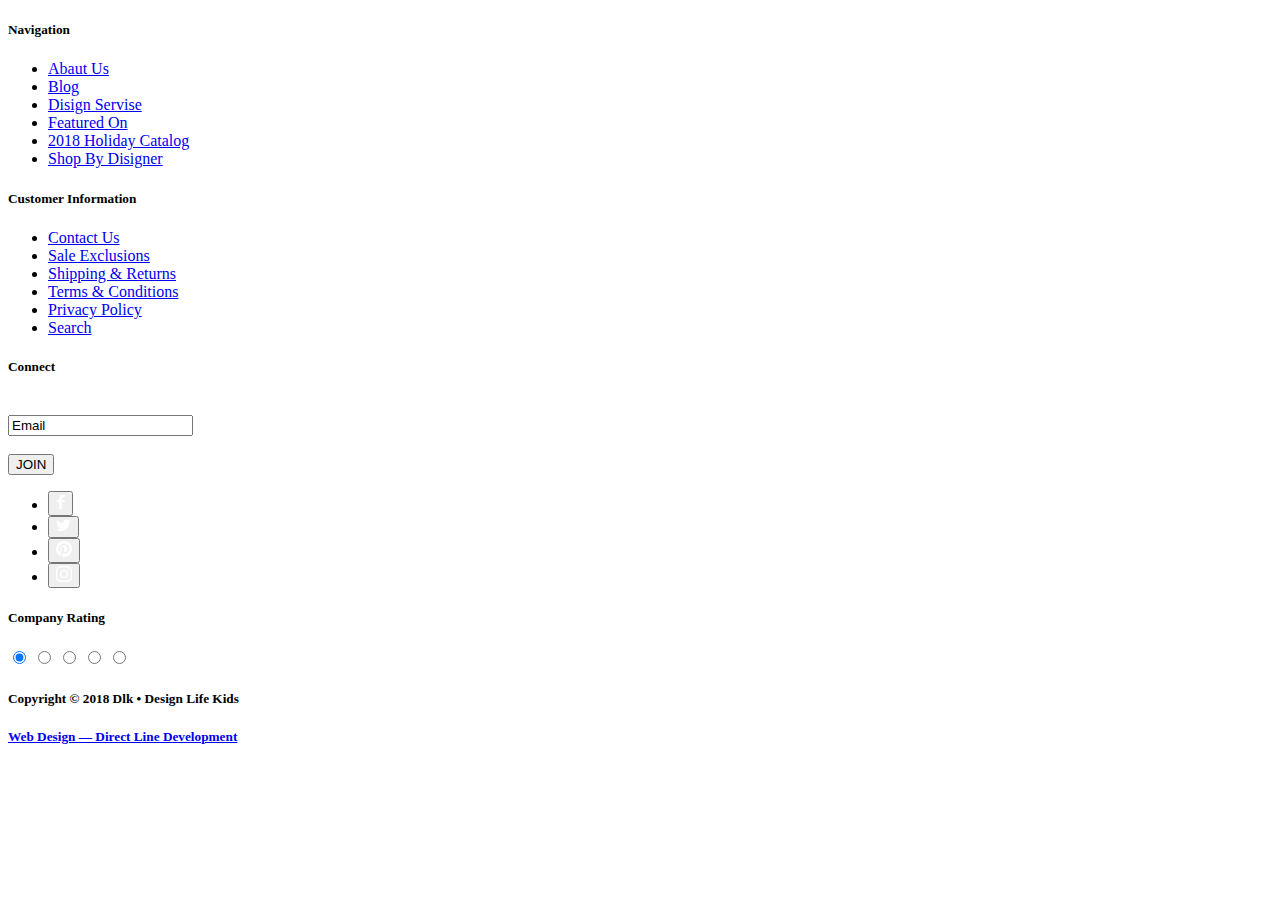
==== pages/blog.html @ 21fb856d "ДЗ 3" ====
<!DOCTYPE html>
<html lang="en">
<head>
    <meta charset="UTF-8">
    <meta http-equiv="X-UA-Compatible" content="IE=edge">
    <meta name="viewport" content="width=device-width, initial-scale=1.0">
    <title>BLOG</title>
</head>
<body>
    <footer>
        <section class="navigation">
           <h5 class="navigation__title">Navigation</h5>
           <nav class="navigation">
            <ul>
                <li><a class="navigation-title-list" href="#">Abaut Us</a></li>
                <li><a class="navigation-title-list" href="#">Blog</a></li>
                <li><a class="navigation-title-list" href="#">Disign Servise</a></li>
                <li><a class="navigation-title-list" href="#">Featured On</a></li>
                <li><a class="navigation-title-list" href="#">2018 Holiday Catalog</a></li>
                <li><a class="navigation-title-list" href="#">Shop By Disigner</a></li>
            </ul>
            </nav>
        </section>
        <section class="info">
        <h5 class="info-title">Customer Information</h5>
            <ul>
                <li><a class="info-title-list" href="#">Contact Us</a></li>
                <li><a class="info-title-list" href="#">Sale Exclusions</a></li>
                <li><a class="info-title-list" href="#">Shipping & Returns</a></li>
                <li><a class="info-title-list" href="#">Terms & Conditions</a></li>
                <li><a class="info-title-list" href="#">Privacy Policy</a></li>
                <li><a class="info-title-list" href="#">Search</a></li>
            </ul>
        </section>
        <section class="social">
            <h5 class="social__title">Connect</h5>
            <form class="social__form" action="/action_page.php">
                <label class="social__form" for="fname"></label><br>
                <input class="social__form" type="text" id="fname" value="Email"><br><br>
                <input class="social__form" type="submit" value="JOIN">
              </form>
              <div>
                <ul>
                    <li><button class="social__title-list"><img src="/img/icon/f.svg" alt="Facebook»"></button></li>
                    <li><button class="social__title-list"><img src="/img/icon/twitter.svg" alt="Twitter»"></button></li>
                    <li><button class="social__title-list"><img src="/img/icon/Pinterest.svg" alt="Pinterest»"></button></li>
                    <li><button class="social__title-list"><img src="/img/icon/Instagram.svg" alt="Instagram»"></button></li>
                </ul>
              </div>
        </section>
        <section class="rating">
                    <h5 class="rating__caption">Company Rating</h5>
                <div class="rating__group">
                    <input class="rating__input" type="radio" name="health" id="health-1" value="1" checked>
                    <label class="rating__star" for="health-1" aria-label="Ужасно"></label>
        
                    <input class="rating__input" type="radio" name="health" id="health-2" value="2">
                    <label class="rating__star" for="health-2" aria-label="Сносно"></label>
        
                    <input class="rating__input" type="radio" name="health" id="health-3" value="3">
                    <label class="rating__star" for="health-3" aria-label="Нормально"></label>
        
                    <input class="rating__input" type="radio" name="health" id="health-4" value="4">
                    <label class="rating__star" for="health-4" aria-label="Хорошо"></label>
        
                    <input class="rating__input" type="radio" name="health" id="health-5" value="5">
                    <label class="rating__star" for="health-5" aria-label="Отлично"></label>
        
                    <div class="rating__focus"></div>
                </div>
        </section>
        <section class="rights">
            <h5 class="rights__title">Copyright © 2018 Dlk • Design Life Kids</h5>
        </section>
        <section class="creator">
            <h5><a class="creator__title" href="#">Web Design — Direct Line Development</a></h5>
        </section>
    </footer>
</body>
</html>
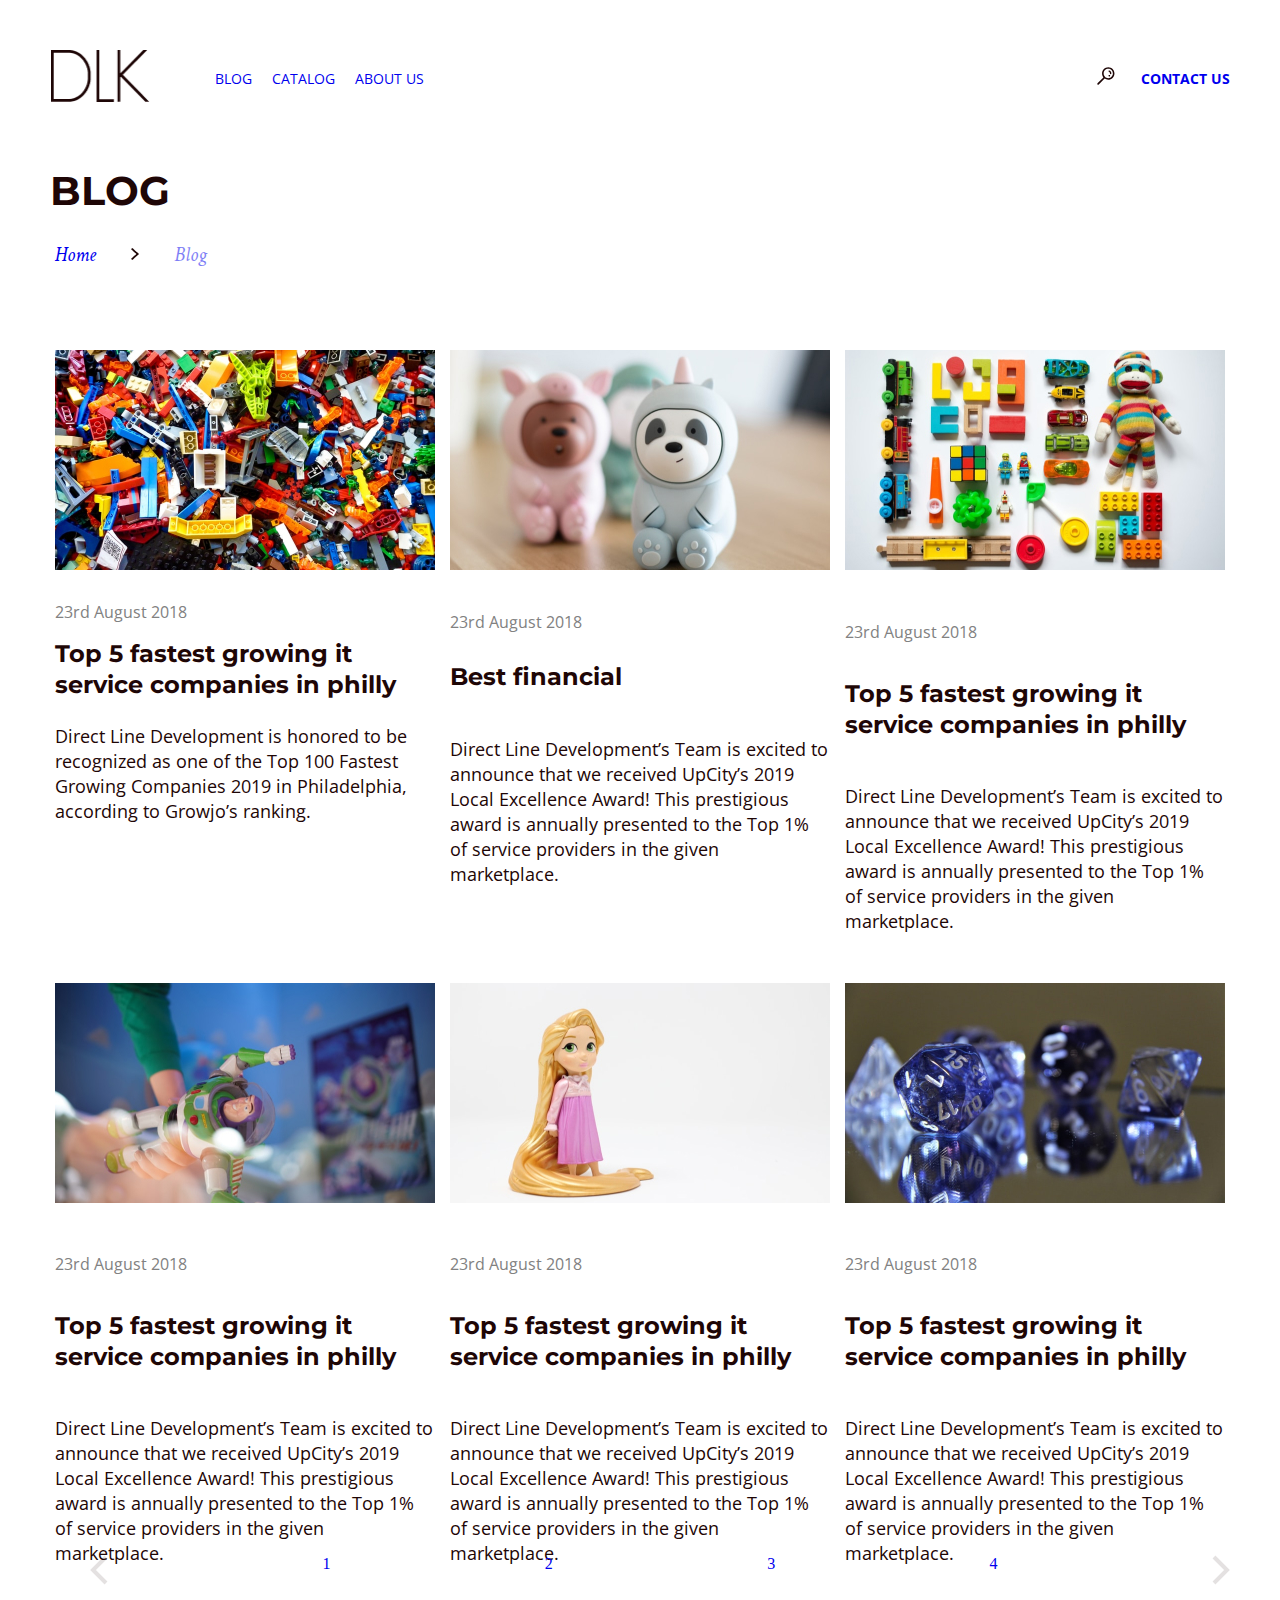
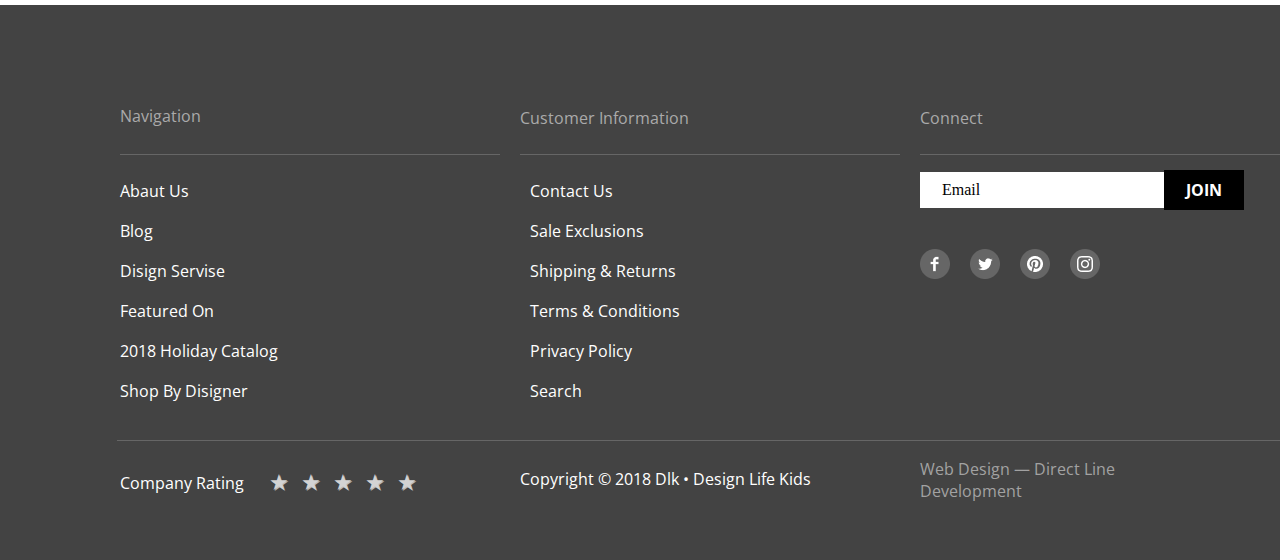
==== commit b825bc4d: "ДЗ" ====
--- a/pages/blog.html
+++ b/pages/blog.html
@@ -4,77 +4,153 @@
     <meta charset="UTF-8">
     <meta http-equiv="X-UA-Compatible" content="IE=edge">
     <meta name="viewport" content="width=device-width, initial-scale=1.0">
-    <title>BLOG</title>
+    <link rel="preconnect" href="https://fonts.googleapis.com">
+    <link rel="preconnect" href="https://fonts.gstatic.com" crossorigin>
+    <link href="https://fonts.googleapis.com/css2?family=Crimson+Text:ital,wght@1,400;1,700&family=Montserrat:wght@200;700&family=Open+Sans:wght@400;700&display=swap" rel="stylesheet">
+    <link rel="stylesheet" href="/css/normalize.css">
+    <link rel="stylesheet" href="/css/common.css">
+    <link rel="stylesheet" href="/css/blog.css">
+    <title>Document</title>
 </head>
 <body>
-    <footer>
-        <section class="navigation">
-           <h5 class="navigation__title">Navigation</h5>
-           <nav class="navigation">
-            <ul>
-                <li><a class="navigation-title-list" href="#">Abaut Us</a></li>
-                <li><a class="navigation-title-list" href="#">Blog</a></li>
-                <li><a class="navigation-title-list" href="#">Disign Servise</a></li>
-                <li><a class="navigation-title-list" href="#">Featured On</a></li>
-                <li><a class="navigation-title-list" href="#">2018 Holiday Catalog</a></li>
-                <li><a class="navigation-title-list" href="#">Shop By Disigner</a></li>
-            </ul>
-            </nav>
-        </section>
-        <section class="info">
-        <h5 class="info-title">Customer Information</h5>
-            <ul>
-                <li><a class="info-title-list" href="#">Contact Us</a></li>
-                <li><a class="info-title-list" href="#">Sale Exclusions</a></li>
-                <li><a class="info-title-list" href="#">Shipping & Returns</a></li>
-                <li><a class="info-title-list" href="#">Terms & Conditions</a></li>
-                <li><a class="info-title-list" href="#">Privacy Policy</a></li>
-                <li><a class="info-title-list" href="#">Search</a></li>
+    <header class="header">
+        <a class="header__logo" href="/index.html"><img src="/img/icon/logo.png" width="100px" height="52" alt="header__logo"></a>
+        <ul class="header__list">
+            <li class="header__list-item"><a href="/pages/blog.html">Blog</a></li>
+            <li class="header__list-item"><a href="/pages/catalog.html">Catalog</a></li>
+            <li class="header__list-item"><a href="/pages/contact.html">About Us</a></li>
+        </ul>
+        <ul class="header__search">
+            <li class="header__search-img"><a href="#"><img src="/img/icon/search.svg" alt=""></a></li>
+            <li class="header__search-contact"><a href="/pages/contact.html">Contact Us</a></li>
+        </ul>
+    </header>
+    <main>
+        <section class="blog">
+            <h1 class="blog__title">Blog</h1>
+            <ul class="blog__title-list">
+                <li class="blog__title-item-one"><a href="/index.html">Home</a></li>
+                <li class="blog__title-img"><img src="/img/icon/strelka.png" alt="strelka"></li>
+                <li class="blog__title-item-two"><a href="#">Blog</a></li>
             </ul>
         </section>
-        <section class="social">
-            <h5 class="social__title">Connect</h5>
-            <form class="social__form" action="/action_page.php">
-                <label class="social__form" for="fname"></label><br>
-                <input class="social__form" type="text" id="fname" value="Email"><br><br>
-                <input class="social__form" type="submit" value="JOIN">
-              </form>
-              <div>
+        <section class="blog__list">
+            <ul class="blog__list-one">
+                <li class="blog__list-one-img"><img src="/img/lego.jpg" alt="lego"></li>
+                <li class="blog__list-one-item"><p>23rd August 2018</p></li>
+                <li class="blog__list-one-title"><p>Top 5 fastest growing it service companies in philly</p></li>
+                <li class="blog__list-one-info"><p>Direct Line Development is honored to be recognized as one of the Top 100 Fastest Growing Companies 2019 in Philadelphia, according to Growjo’s ranking.</p></li>
+            </ul>
+            <ul class="blog__list-two">
+                <li class="blog__list-two-img"><img src="/img/costume.jpg" alt="costume"></li>
+                <li class="blog__list-two-item"><p>23rd August 2018</p></li>
+                <li class="blog__list-two-title"><p>Best financial</p></li>
+                <li class="blog__list-two-info"><p>Direct Line Development’s Team is excited to announce that we received UpCity’s 2019 Local Excellence Award! This prestigious award is annually presented to the Top 1% of service providers in the given marketplace.</p></li>
+            </ul>
+            <ul class="blog__list-two">
+                <li class="blog__list-one-img"><img src="/img/rubik.jpg" alt="lego"></li>
+                <li class="blog__list-one-item"><p>23rd August 2018</p></li>
+                <li class="blog__list-one-title"><p>Top 5 fastest growing it service companies in philly</p></li>
+                <li class="blog__list-one-info"><p>Direct Line Development’s Team is excited to announce that we received UpCity’s 2019 Local Excellence Award! This prestigious award is annually presented to the Top 1% of service providers in the given marketplace.</p></li>
+            </ul>
+            <ul class="blog__list-two">
+                <li class="blog__list-one-img"><img src="/img/buzz.jpg" alt="lego"></li>
+                <li class="blog__list-one-item"><p>23rd August 2018</p></li>
+                <li class="blog__list-one-title"><p>Top 5 fastest growing it service companies in philly</p></li>
+                <li class="blog__list-one-info"><p>Direct Line Development’s Team is excited to announce that we received UpCity’s 2019 Local Excellence Award! This prestigious award is annually presented to the Top 1% of service providers in the given marketplace.</p></li>
+            </ul>
+            <ul class="blog__list-two">
+                <li class="blog__list-one-img"><img src="/img/rapunzel.jpg" alt="lego"></li>
+                <li class="blog__list-one-item"><p>23rd August 2018</p></li>
+                <li class="blog__list-one-title"><p>Top 5 fastest growing it service companies in philly</p></li>
+                <li class="blog__list-one-info"><p>Direct Line Development’s Team is excited to announce that we received UpCity’s 2019 Local Excellence Award! This prestigious award is annually presented to the Top 1% of service providers in the given marketplace.</p></li>
+            </ul>
+            <ul class="blog__list-two">
+                <li class="blog__list-one-img"><img src="/img/dice.jpg" alt="lego"></li>
+                <li class="blog__list-one-item"><p>23rd August 2018</p></li>
+                <li class="blog__list-one-title"><p>Top 5 fastest growing it service companies in philly</p></li>
+                <li class="blog__list-one-info"><p>Direct Line Development’s Team is excited to announce that we received UpCity’s 2019 Local Excellence Award! This prestigious award is annually presented to the Top 1% of service providers in the given marketplace.</p></li>
+            </ul>
+        </div>
+        </section>
+        <section class="blog__scroll"> 
+            <ul class="blog__scroll-list">
+                <li class="blog__scroll-item"><a href=""><img src="/img/icon/leftblog.svg" alt=""></a></li>
+                <li class="blog__scroll-item"><a href="#">1</a></li>
+                <li class="blog__scroll-item"><a href="#">2</a></li>
+                <li class="blog__scroll-item"><a href="#">3</a></li>
+                <li class="blog__scroll-item"><a href="#">4</a></li>
+                <li class="blog__scroll-item"><a href="#"><img src="/img/icon/rightblog.svg" alt=""></a></li>
+            </ul>
+        </section>
+    </main>
+    <footer class="footer">
+        <div class="container">
+        <section class="navigation">
+            <h5 class="navigation__title">Navigation</h5>
+            <img class="navigation__line" src="/img/Line.png" alt="Line" width="380px" height="1px">
+            <nav>
+             <ul>
+                 <li><a class="navigation-title-list" href="#">Abaut Us</a></li>
+                 <li><a class="navigation-title-list" href="#">Blog</a></li>
+                 <li><a class="navigation-title-list" href="#">Disign Servise</a></li>
+                 <li><a class="navigation-title-list" href="#">Featured On</a></li>
+                 <li><a class="navigation-title-list" href="#">2018 Holiday Catalog</a></li>
+                 <li><a class="navigation-title-list" href="#">Shop By Disigner</a></li>
+             </ul>
+             </nav>
+         </section>
+         <section class="info">
+            <h5 class="info-title">Customer Information</h5>
+            <img class="info__line" src="/img/Line.png" alt="Line" width="380px" height="1px">
                 <ul>
-                    <li><button class="social__title-list"><img src="/img/icon/f.svg" alt="Facebook»"></button></li>
-                    <li><button class="social__title-list"><img src="/img/icon/twitter.svg" alt="Twitter»"></button></li>
-                    <li><button class="social__title-list"><img src="/img/icon/Pinterest.svg" alt="Pinterest»"></button></li>
-                    <li><button class="social__title-list"><img src="/img/icon/Instagram.svg" alt="Instagram»"></button></li>
+                    <li><a class="info-title-list" href="#">Contact Us</a></li>
+                    <li><a class="info-title-list" href="#">Sale Exclusions</a></li>
+                    <li><a class="info-title-list" href="#">Shipping & Returns</a></li>
+                    <li><a class="info-title-list" href="#">Terms & Conditions</a></li>
+                    <li><a class="info-title-list" href="#">Privacy Policy</a></li>
+                    <li><a class="info-title-list" href="#">Search</a></li>
                 </ul>
-              </div>
-        </section>
-        <section class="rating">
-                    <h5 class="rating__caption">Company Rating</h5>
-                <div class="rating__group">
-                    <input class="rating__input" type="radio" name="health" id="health-1" value="1" checked>
-                    <label class="rating__star" for="health-1" aria-label="Ужасно"></label>
-        
-                    <input class="rating__input" type="radio" name="health" id="health-2" value="2">
-                    <label class="rating__star" for="health-2" aria-label="Сносно"></label>
-        
-                    <input class="rating__input" type="radio" name="health" id="health-3" value="3">
-                    <label class="rating__star" for="health-3" aria-label="Нормально"></label>
-        
-                    <input class="rating__input" type="radio" name="health" id="health-4" value="4">
-                    <label class="rating__star" for="health-4" aria-label="Хорошо"></label>
-        
-                    <input class="rating__input" type="radio" name="health" id="health-5" value="5">
-                    <label class="rating__star" for="health-5" aria-label="Отлично"></label>
-        
-                    <div class="rating__focus"></div>
+            </section>
+            <section class="social">
+                <h5 class="social__title">Connect</h5>
+                <img class="social__line" src="/img/Line.png" alt="Line" width="380px" height="1px">
+                <form class="social__form" action="/action_page.php">
+                    <input class="social__form" type="text" id="fname" value="Email">
+                    <button class="social__button" type="button">JOIN</button>
+                </form>
+                <div>
+                    <ul class="social__title-list">
+                        <li class="social__title-item"><a href="/"><img src="/img/icon/Facebook.png" alt="Facebook»"></a></li>
+                        <li class="social__title-item"><a href="/"><img src="/img/icon/Twitter.png" alt="Twitter»"></a></li>
+                        <li class="social__title-item"><a href="/"><img src="/img/icon/Pinterest.png" alt="Pinterest»"></a></li>
+                        <li class="social__title-item"><a href="/"><img src="/img/icon/Instagram.png" alt="Instagram»"></a></li>
+                    </ul>
                 </div>
-        </section>
-        <section class="rights">
-            <h5 class="rights__title">Copyright © 2018 Dlk • Design Life Kids</h5>
-        </section>
-        <section class="creator">
-            <h5><a class="creator__title" href="#">Web Design — Direct Line Development</a></h5>
-        </section>
+            </section>
+                <div><img class="f__line" src="/img/Line.png" alt="Line" width="1180px" height="1px"></div>
+            <section class="rating">
+                <h5 class="rating__caption">Company Rating</h5>
+                <div class="rating-area">
+                    <input type="radio" id="star-5" name="rating" value="5">
+                    <label for="star-5" title="Оценка «5»"></label>	
+                    <input type="radio" id="star-4" name="rating" value="4">
+                    <label for="star-4" title="Оценка «4»"></label>    
+                    <input type="radio" id="star-3" name="rating" value="3">
+                    <label for="star-3" title="Оценка «3»"></label>  
+                    <input type="radio" id="star-2" name="rating" value="2">
+                    <label for="star-2" title="Оценка «2»"></label>    
+                    <input type="radio" id="star-1" name="rating" value="1">
+                    <label for="star-1" title="Оценка «1»"></label>
+                </div>
+    </section>
+    <section class="rights">
+        <h5 class="rights__title">Copyright © 2018 Dlk • Design Life Kids</h5>
+    </section>
+    <section class="creator">
+        <h5><a class="creator__title" href="#">Web Design — Direct Line Development</a></h5>
+    </section>
+    </div>
     </footer>
 </body>
 </html>--- a/css/common.css
+++ b/css/common.css
@@ -0,0 +1,314 @@
+    header {
+    max-width: 1180px;
+    margin:  0 auto;
+    }
+
+    a {
+    text-decoration: none;
+    }
+
+    li {
+    list-style-type: none; 
+    }
+
+    .header {
+    display: flex;
+    align-items: center;
+    padding-top: 50px;
+    gap: 25px;
+    }
+
+    .header__list {
+    display: flex;
+    align-items: center;
+    gap: 20.02px;
+    font-family: 'Open Sans';
+    font-style: normal;
+    font-weight: 400;
+    font-size: 14px;
+    line-height: 19px;
+    text-transform: uppercase;
+    color: #1E0606;
+    }
+
+    .header__search {
+    display: inline-flex;
+    align-items: center;
+    margin-left: auto;
+    gap: 23.48px;
+    font-family: 'Open Sans';
+    font-style: normal;
+    font-weight: 700;
+    font-size: 14px;
+    line-height: 19px;
+    text-transform: uppercase;
+    color: #1E0606;
+    }
+
+    footer {
+    background: #434343;
+    padding-bottom: 0px;
+    margin-bottom: 0px;
+    }   
+
+    .container {
+        width: 1400px;
+        height: 555px;
+        margin:  0 auto;
+        padding-bottom: 0px;
+    }
+
+    body {
+    background: #FFFFFF;
+    
+    }
+
+    main {
+    width: 1180px;
+    margin: 0 auto;
+    }
+
+
+    button {
+    border:none;
+    }
+
+    .navigation {
+    display: flex;
+    flex-direction: column;
+    align-content: center;
+    }
+
+    .navigation__title {
+    font-family: 'Open Sans';
+    font-style: normal;
+    font-weight: 400;
+    font-size: 16px;
+    line-height: 22px;
+    color: #AAAAAA;
+    display: flex;
+    margin-left: 120px;
+    margin-top: 100px;
+    }
+
+    .navigation__line {
+    margin-left: 120px;
+    }
+
+    .navigation-title-list {
+    font-family: 'Open Sans';
+    font-style: normal;
+    font-weight: 400;
+    font-size: 16px;
+    line-height: 22px;
+    color: #FFFFFF;
+    margin-left: 80px;
+    grid-column: 120px;
+    flex-wrap: nowrap;
+    line-height: 40px;
+    }
+
+    .info {
+    display: flex;
+    flex-direction: column;
+    align-content: center;
+    }
+
+    .info-title {
+    font-family: 'Open Sans';
+    font-style: normal;
+    font-weight: 400;
+    font-size: 16px;
+    line-height: 22px;
+    color: #AAAAAA;
+    margin-left: 520px;
+    margin-top: -320px;
+    }
+
+    .info-title-list {
+    font-family: 'Open Sans';
+    font-style: normal;
+    font-weight: 400;
+    font-size: 16px;
+    line-height: 22px;
+    color: #FFFFFF;
+    margin-left: 80px;
+    grid-column: 120px;
+    flex-wrap: nowrap;
+    line-height: 40px;
+    margin-left: 490px;
+    }
+
+    .info__line {
+    margin-left: 520px;
+    margin-top: -2px;
+    }
+    
+    .social {
+    display: flex;
+    flex-direction: column;
+    align-content: center;
+    }
+
+    .social__title {
+    font-family: 'Open Sans';
+    font-style: normal;
+    font-weight: 400;
+    font-size: 16px;
+    line-height: 22px;
+    color: #AAAAAA;
+    margin-left: 920px;
+    margin-top: -320px;
+    }
+
+    .social__line {
+    margin-left: 920px;
+    margin-top: -2px;
+    }
+
+    .social__form {
+    display: flex;
+    align-items: center;
+    margin-left: 449px;
+    margin-top: 3px;
+    padding: 9px 22px;
+    border: none;
+    }
+        
+    .social__title-list {
+    padding: auto;
+    display: flex;
+    flex-wrap: nowrap;
+    grid-gap: 20px;
+    margin-left: 880px; 
+    margin-top: 30px;
+    }
+    
+    .social__button {
+    display: flex;
+    align-items: center;
+    padding: 9px 22px;
+    gap: 10px;
+    background: #000000;
+    font-family: 'Open Sans';
+    font-style: normal;
+    font-weight: 700;
+    font-size: 16px;
+    line-height: 22px;
+    color: #FFFFFF;
+    margin-top: 3px;
+    }
+
+    .f__line {
+    margin-left: 117px;
+    }
+
+    .rating {
+    display: flex;
+    align-items: center;
+    grid-gap: 20px;
+    margin-left: 120px;
+    }
+
+    .rating__caption {
+    font-family: 'Open Sans';
+    font-style: normal;
+    font-weight: 400;
+    font-size: 16px;
+    line-height: 22px;
+    display: flex;
+    align-items: center;
+    color: #FFFFFF;
+    }
+
+    .rights {
+    display: flex;
+    align-items: center;
+    grid-gap: 20px;
+    margin-left: 520px;
+    margin-top: -80px;
+    }
+
+    .rights__title {
+    font-family: 'Open Sans';
+    font-style: normal;
+    font-weight: 400;
+    font-size: 16px;
+    line-height: 22px;
+    display: flex;
+    align-items: center;
+    color: #FFFFFF;
+    width: 291px;
+    height: 22px;
+    }
+
+    .creator {
+    display: flex;
+    align-items: center;
+    grid-gap: 20px;
+    margin-left: 920px;
+    margin-top: -70px;
+    }
+
+    .creator__title {
+    font-family: 'Open Sans';
+    font-style: normal;
+    font-weight: 400;
+    font-size: 16px;
+    line-height: 22px;
+    display: flex;
+    align-items: center;
+    color: #A2A2A2;
+    width: 298px;
+    height: 22px;
+    }
+
+
+    .rating-area {
+    overflow: hidden;
+    width: 265px;
+    margin: 0 auto;
+    margin-left: -100px;
+    }
+
+    .rating-area:not(:checked) > input {
+    display: none;
+    }
+
+    .rating-area:not(:checked) > label {
+    float: right;
+    width: 32px;
+    padding: 0;
+    cursor: pointer;
+    font-size: 22px;
+    line-height: 22px;
+    color: lightgrey;
+    text-shadow: 1px 1px #bbb;
+    }
+
+    .rating-area:not(:checked) > label:before {
+    content: '★';
+    }
+
+    .rating-area > input:checked ~ label {
+    color: rgb(255, 255, 255);
+    text-shadow: 1px 1px rgb(248, 248, 248);
+    }
+
+    .rating-area:not(:checked) > label:hover,
+    .rating-area:not(:checked) > label:hover ~ label {
+    color: rgb(255, 255, 255);
+    }
+
+    .rating-area > input:checked + label:hover,
+    .rating-area > input:checked + label:hover ~ label,
+    .rating-area > input:checked ~ label:hover,
+    .rating-area > input:checked ~ label:hover ~ label,
+    .rating-area > label:hover ~ input:checked ~ label {
+    color: rgb(255, 255, 255);
+    text-shadow: 1px 1px rgb(255, 255, 255);
+    }
+
+    .rate-area > label:active {
+    position: relative;
+    }--- a/css/blog.css
+++ b/css/blog.css
@@ -0,0 +1,144 @@
+.blog__title {
+    font-family: 'Montserrat';
+    font-style: normal;
+    font-weight: 700;
+    font-size: 40px;
+    line-height: 49px;
+    text-transform: uppercase;
+    color: #1E0606;
+    margin-top: 60px;
+}
+
+.blog__title-item-one {
+    font-family: 'Crimson Text';
+    font-style: italic;
+    font-weight: 400;
+    font-size: 20px;
+    line-height: 26px;
+    color: #1E0606;
+    align-items: center;
+}
+
+.blog__title-item-two {
+    font-family: 'Crimson Text';
+    font-style: italic;
+    font-weight: 400;
+    font-size: 20px;
+    line-height: 26px;
+    color: #1E0606;
+    opacity: 0.5;
+    align-items: center;
+}
+
+.blog__title-list {
+    display: flex;
+    flex-direction: row;
+    justify-content: start;
+    gap: 35px;
+    align-items: center;
+    margin-left: -35px;
+}
+
+.blog__list {
+    display: flex;
+    flex-wrap: wrap;
+    gap: 10px  ;
+}
+
+.blog__list-one {
+    display: flex;
+    flex-direction: column;
+    margin-left: -35px;
+}
+
+.blog__list-two {
+    display: flex;
+    flex-direction: column;
+    margin-left: -35px;
+    gap: 20px;
+}
+
+.blog__list-one-item {
+    width: 132px;
+    height: 22px;
+    font-family: 'Open Sans';
+    font-style: normal;
+    font-weight: 400;
+    font-size: 16px;
+    line-height: 22px;
+    color: #818181;
+    mix-blend-mode: normal;
+    padding-top: 10px;
+}
+
+.blog__list-one-title {
+    font-family: 'Montserrat';
+    font-style: normal;
+    font-weight: 700;
+    font-size: 24px;
+    line-height: 31px;
+    color: #1E0606;
+    width: 380px;
+    height: 62px;
+    padding-top: 7px;
+}
+
+.blog__list-one-info {
+    font-family: 'Open Sans';
+    font-style: normal;
+    font-weight: 400;
+    font-size: 18px;
+    line-height: 25px;
+    color: #1E0606;
+    width: 380px;
+    height: 125px;
+    padding-top: 30px;
+}
+
+.blog__list-one-img {
+    margin-top: 50px;
+}
+
+.blog__list-two-item {
+    width: 132px;
+    height: 22px;
+    font-family: 'Open Sans';
+    font-style: normal;
+    font-weight: 400;
+    font-size: 16px;
+    line-height: 22px;
+    color: #818181;
+    mix-blend-mode: normal;
+}
+
+.blog__list-two-title {
+    font-family: 'Montserrat';
+    font-style: normal;
+    font-weight: 700;
+    font-size: 24px;
+    line-height: 31px;
+    color: #1E0606;
+    width: 380px;
+    height: 62px;
+}
+
+.blog__list-two-info {
+    font-family: 'Open Sans';
+    font-style: normal;
+    font-weight: 400;
+    font-size: 18px;
+    line-height: 25px;
+    color: #1E0606;
+    width: 380px;
+    height: 125px;
+}
+
+.blog__list-two-img {
+    margin-top: 50px;
+}
+
+.blog__scroll-list {
+    display: flex;
+    flex-direction: row;
+    justify-content: space-between;
+}